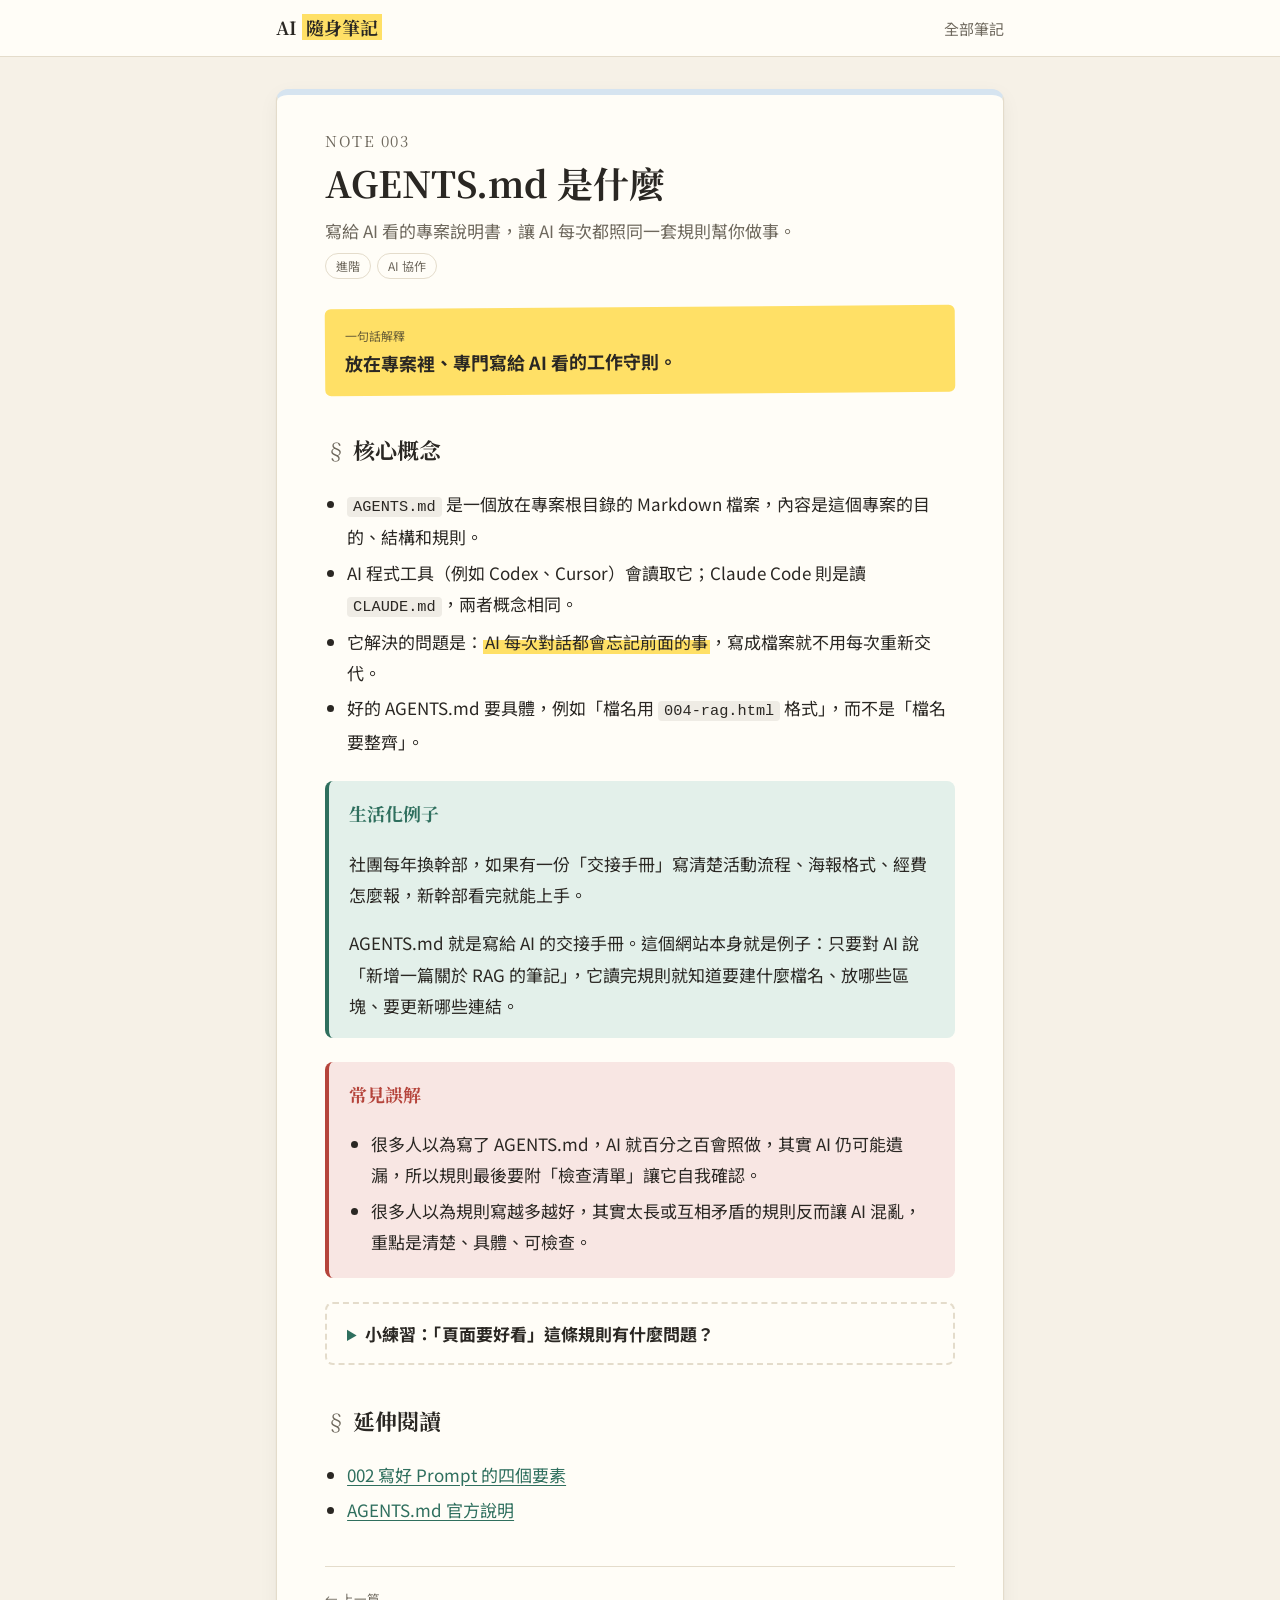
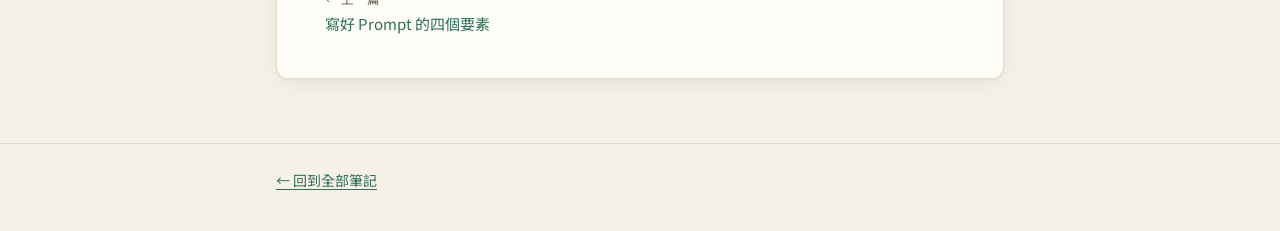
==== notes/003-agents-md.html @ c895b5da "Rename 003-agents-md.html to notes/003-agents-md.html" ====
<!doctype html>
<html lang="zh-Hant-TW">
<head>
  <meta charset="utf-8">
  <meta name="viewport" content="width=device-width, initial-scale=1">
  <title>AGENTS.md 是什麼｜AI 隨身筆記</title>
  <meta name="description" content="寫給 AI 看的專案說明書，讓 AI 每次都照同一套規則幫你做事。">
  <link rel="preconnect" href="https://fonts.googleapis.com">
  <link rel="preconnect" href="https://fonts.gstatic.com" crossorigin>
  <link href="https://fonts.googleapis.com/css2?family=Noto+Sans+TC:wght@400;700&family=Noto+Serif+TC:wght@700&display=swap" rel="stylesheet">
  <link rel="stylesheet" href="../assets/style.css">
</head>
<body>
  <header class="site-bar">
    <div class="wrap">
      <a class="brand" href="../index.html">AI <span>隨身筆記</span></a>
      <nav><a href="../index.html">全部筆記</a></nav>
    </div>
  </header>

  <main class="wrap">
    <article class="note">

      <header class="note-head">
        <div class="num">NOTE 003</div>
        <h1>AGENTS.md 是什麼</h1>
        <p class="summary">寫給 AI 看的專案說明書，讓 AI 每次都照同一套規則幫你做事。</p>
        <div class="tags"><span class="tag">進階</span><span class="tag">AI 協作</span></div>
      </header>

      <section class="tldr">
        <span class="label">一句話解釋</span>
        <p>放在專案裡、專門寫給 AI 看的工作守則。</p>
      </section>

      <section>
        <h2>核心概念</h2>
        <ul>
          <li><code>AGENTS.md</code> 是一個放在專案根目錄的 Markdown 檔案，內容是這個專案的目的、結構和規則。</li>
          <li>AI 程式工具（例如 Codex、Cursor）會讀取它；Claude Code 則是讀 <code>CLAUDE.md</code>，兩者概念相同。</li>
          <li>它解決的問題是：<mark>AI 每次對話都會忘記前面的事</mark>，寫成檔案就不用每次重新交代。</li>
          <li>好的 AGENTS.md 要具體，例如「檔名用 <code>004-rag.html</code> 格式」，而不是「檔名要整齊」。</li>
        </ul>
      </section>

      <div class="example">
        <h2>生活化例子</h2>
        <p>社團每年換幹部，如果有一份「交接手冊」寫清楚活動流程、海報格式、經費怎麼報，新幹部看完就能上手。</p>
        <p>AGENTS.md 就是寫給 AI 的交接手冊。這個網站本身就是例子：只要對 AI 說「新增一篇關於 RAG 的筆記」，它讀完規則就知道要建什麼檔名、放哪些區塊、要更新哪些連結。</p>
      </div>

      <div class="pitfall">
        <h2>常見誤解</h2>
        <ul>
          <li>很多人以為寫了 AGENTS.md，AI 就百分之百會照做，其實 AI 仍可能遺漏，所以規則最後要附「檢查清單」讓它自我確認。</li>
          <li>很多人以為規則寫越多越好，其實太長或互相矛盾的規則反而讓 AI 混亂，重點是清楚、具體、可檢查。</li>
        </ul>
      </div>

      <details class="quiz">
        <summary>小練習：「頁面要好看」這條規則有什麼問題？</summary>
        <p>太模糊，AI 不知道什麼叫好看。可以改成具體規則，例如「只能使用 style.css 裡定義的顏色變數」、「強調文字用 &lt;mark&gt;，一頁最多 3 處」，這樣 AI 和人都能檢查有沒有做到。</p>
      </details>

      <section>
        <h2>延伸閱讀</h2>
        <ul>
          <li><a href="002-prompt-basics.html">002 寫好 Prompt 的四個要素</a></li>
          <li><a href="https://agents.md/">AGENTS.md 官方說明</a></li>
        </ul>
      </section>

      <nav class="pager">
        <a class="prev" href="002-prompt-basics.html"><small>← 上一篇</small>寫好 Prompt 的四個要素</a>
      </nav>

    </article>
  </main>

  <footer class="site-foot">
    <div class="wrap"><a href="../index.html">← 回到全部筆記</a></div>
  </footer>
</body>
</html>
---- assets/style.css ----
/* =========================================================
   AI 隨身筆記 — 唯一樣式檔
   規則：只能使用 :root 中的變數，不新增顏色（見 AGENTS.md 第 7 節）
   ========================================================= */

:root {
  --bg: #f6f1e7;
  --paper: #fffdf7;
  --ink: #2a2723;
  --muted: #6e685d;
  --line: #e4dccb;
  --rule: #d6e4f0;          /* 筆記本橫線 */
  --mark: #ffe066;          /* 螢光筆 */
  --accent: #2f6f5e;        /* 綠：例子、連結 */
  --accent-soft: #e3f0ea;
  --warn: #b5443b;          /* 紅：常見誤解 */
  --warn-soft: #f8e6e3;
  --note-soft: #efece5;     /* 灰：補充 */
  --shadow: 0 1px 2px rgba(0,0,0,.05), 0 6px 20px rgba(0,0,0,.05);
  --radius: 12px;
  --font-body: "Noto Sans TC", system-ui, -apple-system, "PingFang TC", "Microsoft JhengHei", sans-serif;
  --font-head: "Noto Serif TC", "Songti TC", serif;
  color-scheme: light;
}

@media (prefers-color-scheme: dark) {
  :root:not([data-theme="light"]) {
    --bg: #1b1a18;
    --paper: #242320;
    --ink: #ece7dc;
    --muted: #a8a194;
    --line: #3a3833;
    --rule: #2d3640;
    --mark: #8a7414;
    --accent: #7cc4ab;
    --accent-soft: #1f322b;
    --warn: #e88a80;
    --warn-soft: #3a2422;
    --note-soft: #2e2c28;
    --shadow: 0 1px 2px rgba(0,0,0,.3);
    color-scheme: dark;
  }
}

* { box-sizing: border-box; }

body {
  margin: 0;
  background: var(--bg);
  color: var(--ink);
  font-family: var(--font-body);
  font-size: 17px;
  line-height: 1.85;
  -webkit-font-smoothing: antialiased;
}

a { color: var(--accent); text-underline-offset: 3px; }
a:hover { text-decoration-thickness: 2px; }

mark {
  background: linear-gradient(transparent 45%, var(--mark) 45%);
  color: inherit;
  padding: 0 2px;
}

code {
  font-family: ui-monospace, "SF Mono", Consolas, monospace;
  font-size: .9em;
  background: var(--note-soft);
  padding: 1px 6px;
  border-radius: 4px;
}

/* ---------- 共用版面 ---------- */
.wrap {
  max-width: 760px;
  margin: 0 auto;
  padding: 0 16px;
}

.site-bar {
  border-bottom: 1px solid var(--line);
  background: var(--paper);
}
.site-bar .wrap {
  display: flex;
  align-items: center;
  justify-content: space-between;
  height: 56px;
}
.brand {
  font-family: var(--font-head);
  font-weight: 700;
  color: var(--ink);
  text-decoration: none;
  font-size: 18px;
}
.brand span { background: var(--mark); padding: 0 4px; }
.site-bar nav a { color: var(--muted); text-decoration: none; font-size: 15px; }

.site-foot {
  margin-top: 64px;
  padding: 24px 0 40px;
  border-top: 1px solid var(--line);
  color: var(--muted);
  font-size: 14px;
}

/* ---------- 首頁 ---------- */
.hero { padding: 56px 0 32px; }
.hero h1 {
  font-family: var(--font-head);
  font-size: clamp(32px, 7vw, 48px);
  line-height: 1.25;
  margin: 0 0 12px;
}
.hero p { color: var(--muted); margin: 0; max-width: 34em; }
.count { font-size: 14px; color: var(--muted); margin: 32px 0 12px; }

.note-list {
  list-style: none;
  padding: 0;
  margin: 0;
  display: grid;
  gap: 14px;
}
.card {
  display: grid;
  grid-template-columns: auto 1fr;
  gap: 4px 16px;
  padding: 18px 20px;
  background: var(--paper);
  border: 1px solid var(--line);
  border-radius: var(--radius);
  box-shadow: var(--shadow);
  text-decoration: none;
  color: var(--ink);
  transition: transform .15s ease, border-color .15s ease;
}
.card:hover { transform: translateY(-2px); border-color: var(--accent); }
.card .num {
  grid-row: span 3;
  font-family: var(--font-head);
  font-size: 28px;
  font-weight: 700;
  color: var(--muted);
  line-height: 1.2;
}
.card h3 { margin: 0; font-size: 19px; line-height: 1.4; }
.card p { margin: 0; color: var(--muted); font-size: 15px; line-height: 1.6; }

.tags { display: flex; flex-wrap: wrap; gap: 6px; margin-top: 6px; }
.tag {
  font-size: 12px;
  padding: 1px 10px;
  border-radius: 99px;
  border: 1px solid var(--line);
  color: var(--muted);
}

/* ---------- 筆記頁 ---------- */
.note {
  margin-top: 32px;
  background: var(--paper);
  border: 1px solid var(--line);
  border-radius: var(--radius);
  box-shadow: var(--shadow);
  padding: 32px clamp(20px, 5vw, 48px) 40px;
  border-top: 6px solid var(--rule);   /* 筆記本頂端的裝訂條 */
}

.note-head .num {
  font-family: var(--font-head);
  color: var(--muted);
  font-size: 15px;
  letter-spacing: .1em;
}
.note-head h1 {
  font-family: var(--font-head);
  font-size: clamp(26px, 5.5vw, 36px);
  line-height: 1.35;
  margin: 4px 0 8px;
}
.note-head .summary { color: var(--muted); margin: 0; }

.note h2 {
  font-family: var(--font-head);
  font-size: 22px;
  margin: 36px 0 8px;
}
.note h2::before { content: "§ "; color: var(--muted); font-weight: 400; }
.note ul, .note ol { padding-left: 1.3em; }
.note li { margin: 4px 0; }

.tldr {
  margin: 28px 0 0;
  padding: 16px 20px;
  background: var(--mark);
  border-radius: 6px;
  font-weight: 700;
  font-size: 18px;
  transform: rotate(-.4deg);
}
.tldr p { margin: 0; }
.tldr .label { display: block; font-size: 12px; font-weight: 400; opacity: .7; }

.example, .pitfall, .callout {
  margin: 24px 0;
  padding: 16px 20px;
  border-radius: 8px;
  border-left: 4px solid;
}
.example  { background: var(--accent-soft); border-color: var(--accent); }
.pitfall  { background: var(--warn-soft);   border-color: var(--warn); }
.callout  { background: var(--note-soft);   border-color: var(--muted); }
.example h2, .pitfall h2 { margin-top: 0; font-size: 18px; }
.example h2::before, .pitfall h2::before { content: none; }
.example h2 { color: var(--accent); }
.pitfall h2 { color: var(--warn); }
.example p:last-child, .pitfall p:last-child, .callout p:last-child,
.pitfall ul:last-child { margin-bottom: 0; }

.quiz {
  margin: 24px 0;
  border: 2px dashed var(--line);
  border-radius: 8px;
  padding: 14px 20px;
}
.quiz summary { cursor: pointer; font-weight: 700; }
.quiz summary::marker { color: var(--accent); }
.quiz[open] summary { margin-bottom: 8px; }

.pager {
  display: flex;
  justify-content: space-between;
  gap: 12px;
  margin-top: 40px;
  padding-top: 20px;
  border-top: 1px solid var(--line);
  font-size: 15px;
}
.pager a { text-decoration: none; max-width: 48%; }
.pager .next { margin-left: auto; text-align: right; }
.pager small { display: block; color: var(--muted); }

@media (max-width: 480px) {
  body { font-size: 16px; }
  .card { grid-template-columns: 1fr; }
  .card .num { grid-row: auto; font-size: 20px; }
}
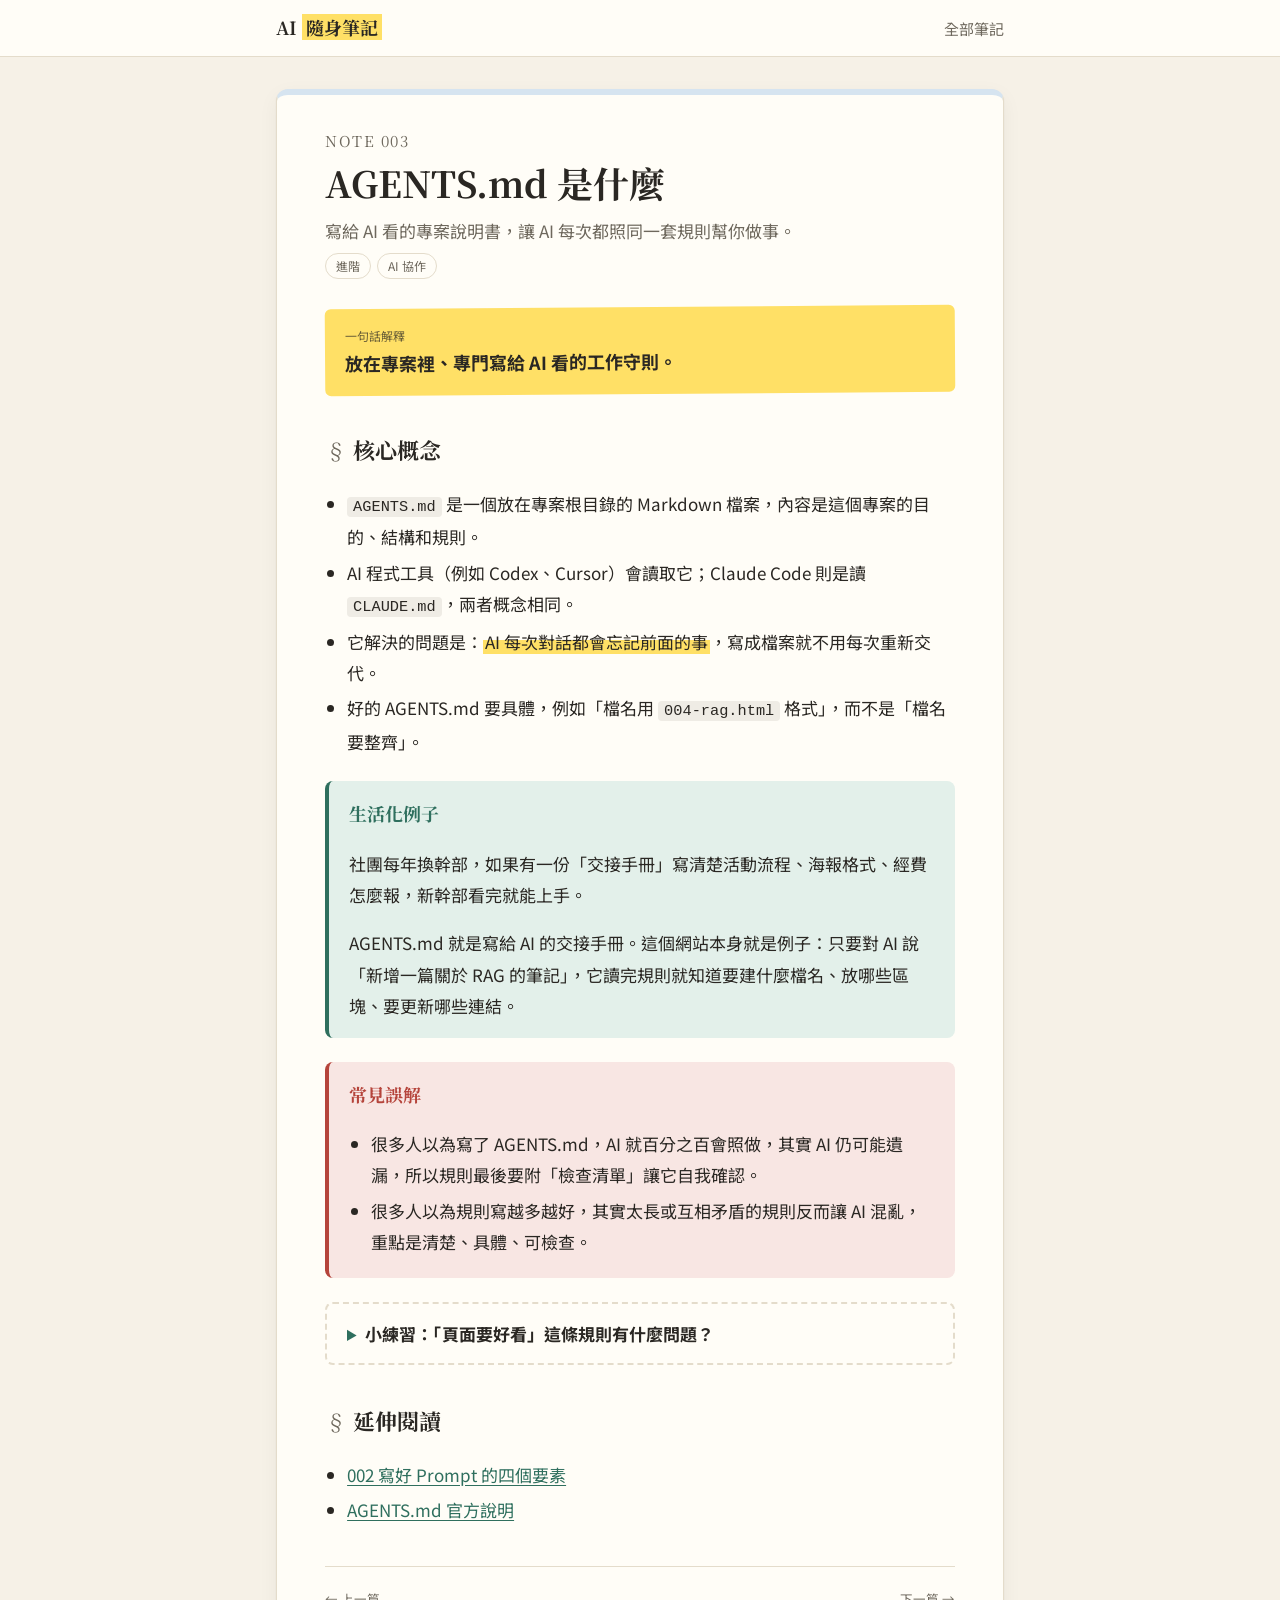
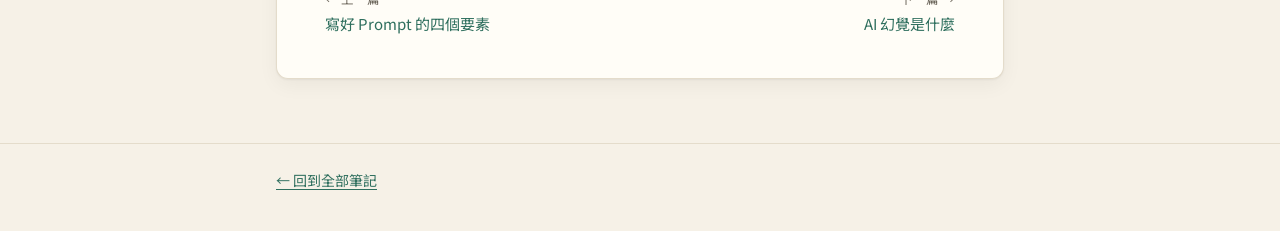
==== commit fd2a0cd6: "Add files via upload" ====
--- a/notes/003-agents-md.html
+++ b/notes/003-agents-md.html
@@ -72,6 +72,7 @@
 
       <nav class="pager">
         <a class="prev" href="002-prompt-basics.html"><small>← 上一篇</small>寫好 Prompt 的四個要素</a>
+        <a class="next" href="004-ai-hallucination.html"><small>下一篇 →</small>AI 幻覺是什麼</a>
       </nav>
 
     </article>
